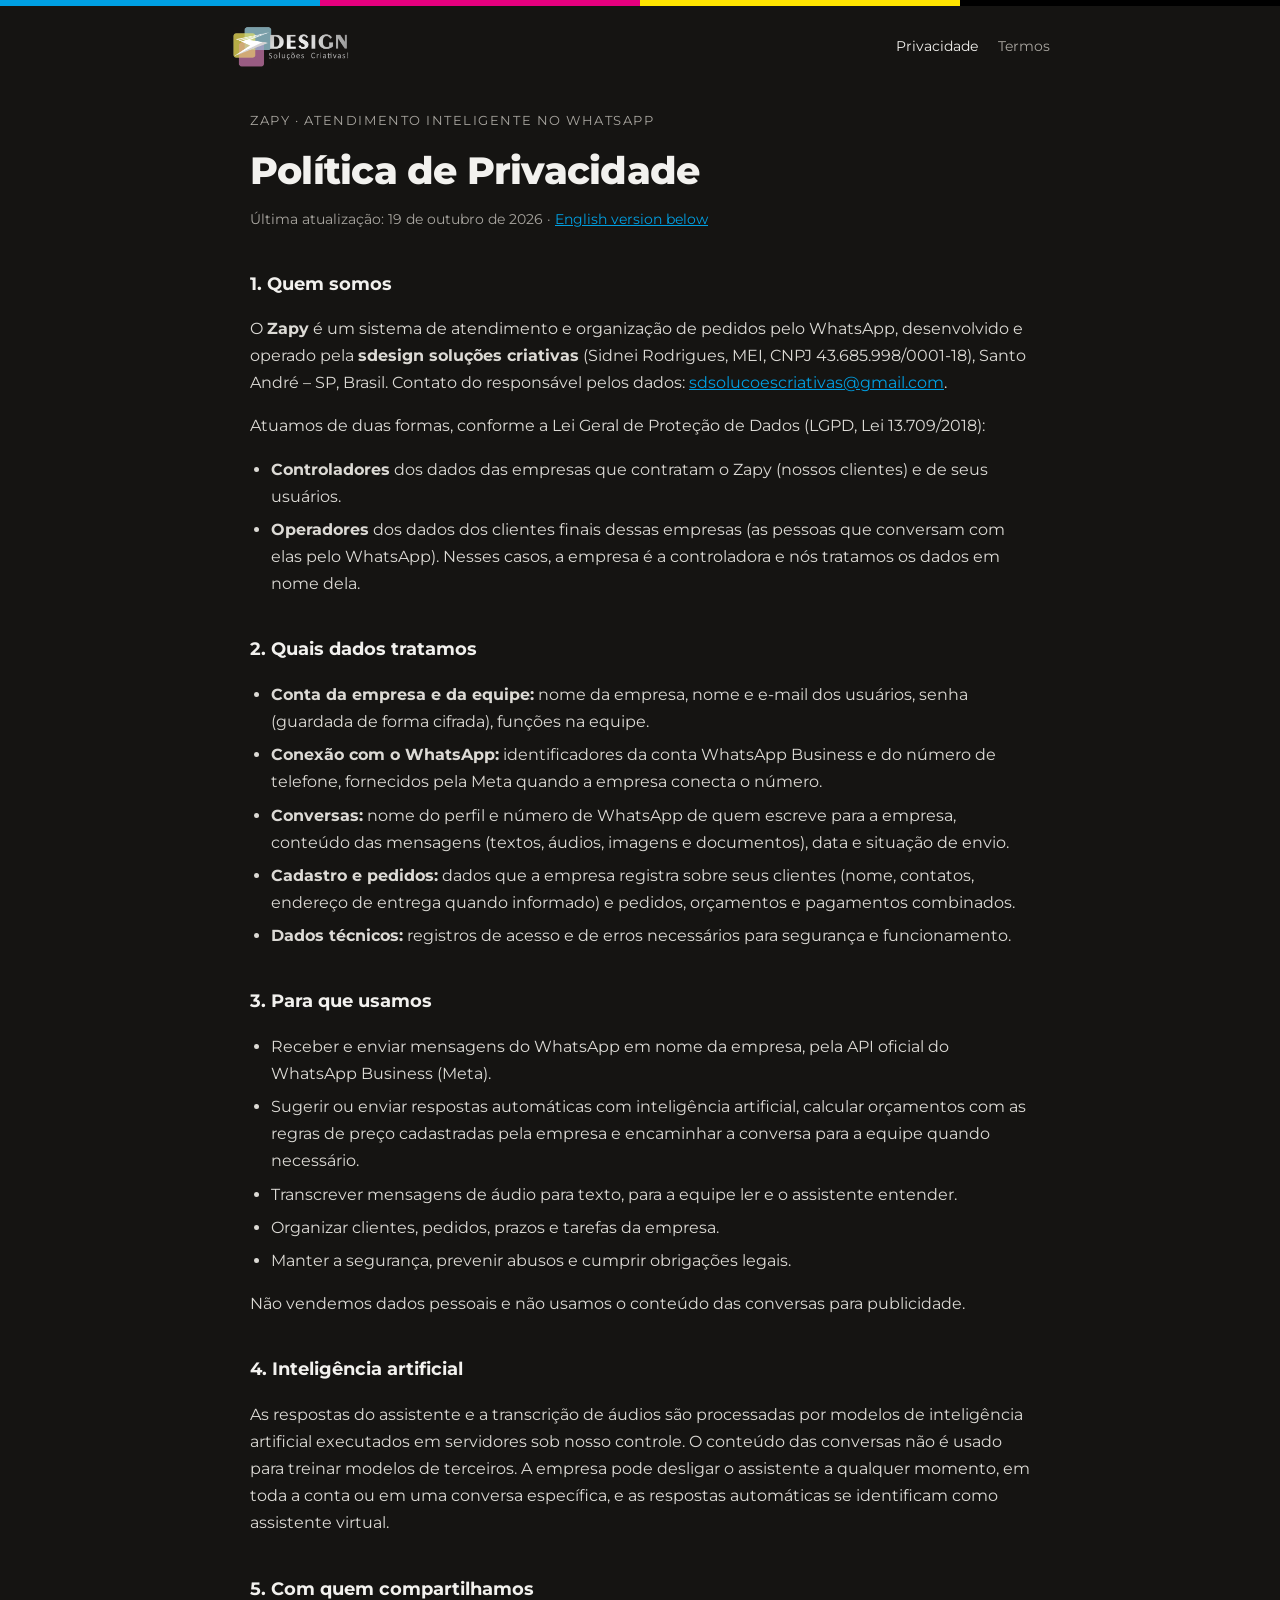
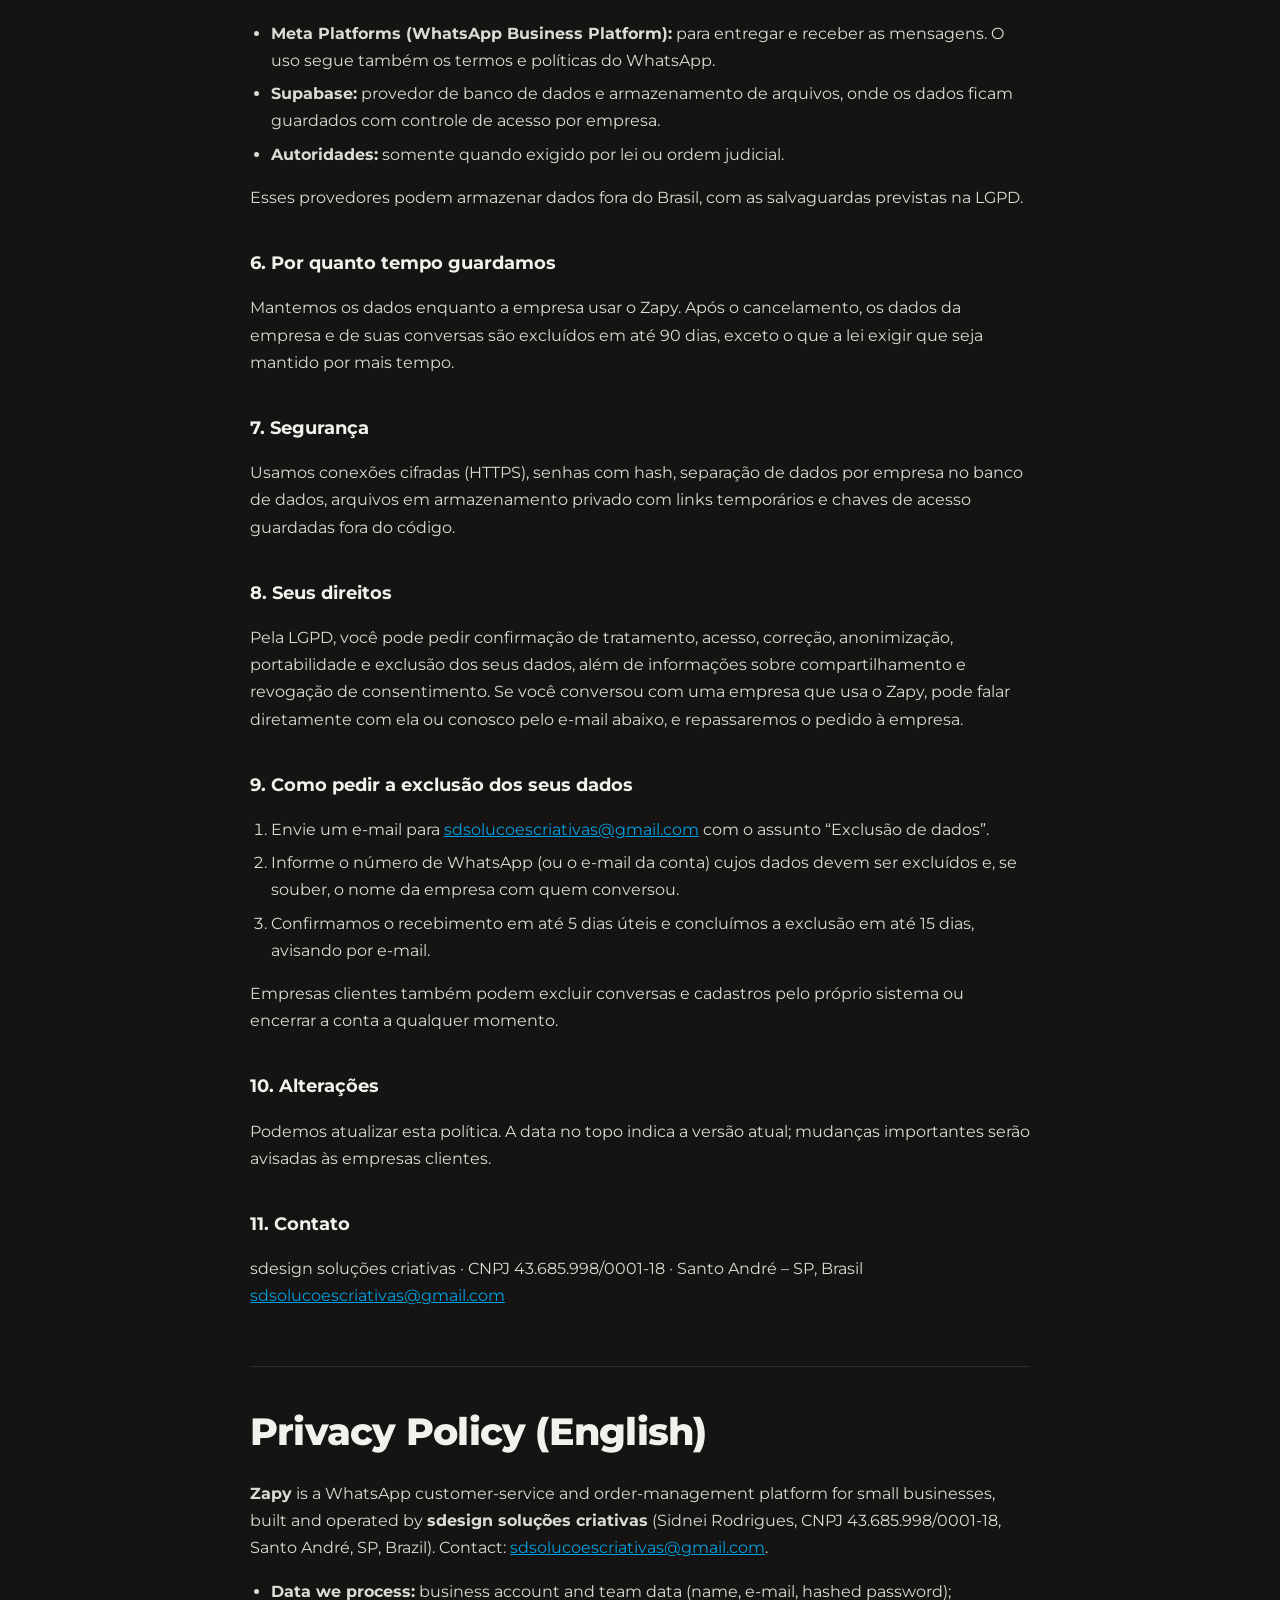
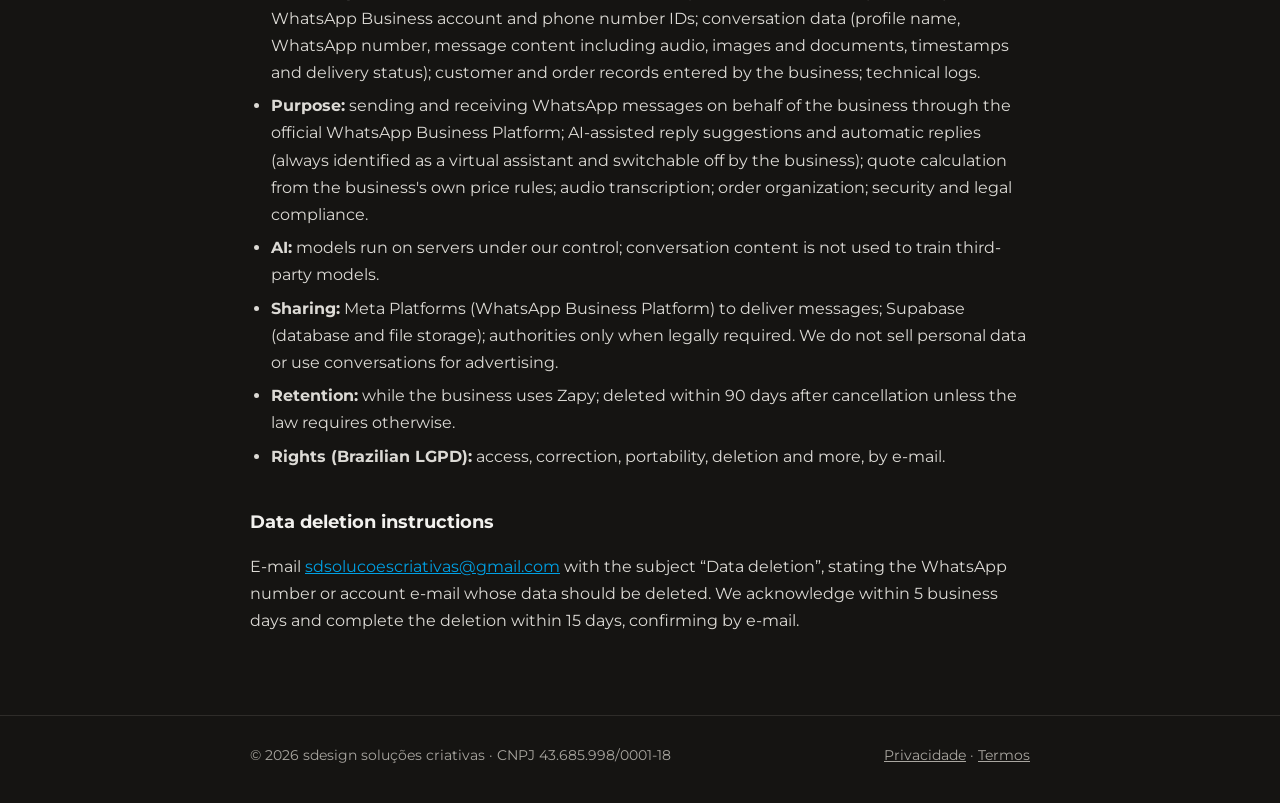
==== privacidade.html @ e92bf77d "Política de Privacidade e Termos de Uso do Zapy Co-Authored-By: Claude Opus 5.5 <noreply@anthropic.c" ====
<!doctype html>
<html lang="pt-BR">
<head>
  <meta charset="utf-8">
  <meta name="viewport" content="width=device-width, initial-scale=1">
  <title>Política de Privacidade · Zapy · sdesign soluções criativas</title>
  <meta name="description" content="Como o Zapy, da sdesign soluções criativas, coleta, usa e protege dados pessoais.">
  <meta name="theme-color" content="#151412">
  <link rel="icon" href="img/logo.png">
  <link rel="preconnect" href="https://fonts.googleapis.com">
  <link rel="preconnect" href="https://fonts.gstatic.com" crossorigin>
  <link href="https://fonts.googleapis.com/css2?family=Montserrat:wght@400;600;800&display=swap" rel="stylesheet">
  <link rel="stylesheet" href="documento.css">
</head>
<body>
  <div class="faixa-cmyk"><span></span><span></span><span></span><span></span></div>
  <header class="largura topo">
    <a href="./"><img src="img/logo.png" alt="sdesign soluções criativas"></a>
    <nav><a href="privacidade.html" aria-current="page">Privacidade</a><a href="termos.html">Termos</a></nav>
  </header>

  <main class="largura documento">
    <p class="rotulo">Zapy · atendimento inteligente no WhatsApp</p>
    <h1>Política de Privacidade</h1>
    <p class="data">Última atualização: 19 de outubro de 2026 · <a href="#english">English version below</a></p>

    <h2>1. Quem somos</h2>
    <p>O <strong>Zapy</strong> é um sistema de atendimento e organização de pedidos pelo WhatsApp, desenvolvido e operado pela
      <strong>sdesign soluções criativas</strong> (Sidnei Rodrigues, MEI, CNPJ 43.685.998/0001-18), Santo André – SP, Brasil.
      Contato do responsável pelos dados: <a href="mailto:sdsolucoescriativas@gmail.com">sdsolucoescriativas@gmail.com</a>.</p>
    <p>Atuamos de duas formas, conforme a Lei Geral de Proteção de Dados (LGPD, Lei 13.709/2018):</p>
    <ul>
      <li><strong>Controladores</strong> dos dados das empresas que contratam o Zapy (nossos clientes) e de seus usuários.</li>
      <li><strong>Operadores</strong> dos dados dos clientes finais dessas empresas (as pessoas que conversam com elas pelo WhatsApp). Nesses casos, a empresa é a controladora e nós tratamos os dados em nome dela.</li>
    </ul>

    <h2>2. Quais dados tratamos</h2>
    <ul>
      <li><strong>Conta da empresa e da equipe:</strong> nome da empresa, nome e e-mail dos usuários, senha (guardada de forma cifrada), funções na equipe.</li>
      <li><strong>Conexão com o WhatsApp:</strong> identificadores da conta WhatsApp Business e do número de telefone, fornecidos pela Meta quando a empresa conecta o número.</li>
      <li><strong>Conversas:</strong> nome do perfil e número de WhatsApp de quem escreve para a empresa, conteúdo das mensagens (textos, áudios, imagens e documentos), data e situação de envio.</li>
      <li><strong>Cadastro e pedidos:</strong> dados que a empresa registra sobre seus clientes (nome, contatos, endereço de entrega quando informado) e pedidos, orçamentos e pagamentos combinados.</li>
      <li><strong>Dados técnicos:</strong> registros de acesso e de erros necessários para segurança e funcionamento.</li>
    </ul>

    <h2>3. Para que usamos</h2>
    <ul>
      <li>Receber e enviar mensagens do WhatsApp em nome da empresa, pela API oficial do WhatsApp Business (Meta).</li>
      <li>Sugerir ou enviar respostas automáticas com inteligência artificial, calcular orçamentos com as regras de preço cadastradas pela empresa e encaminhar a conversa para a equipe quando necessário.</li>
      <li>Transcrever mensagens de áudio para texto, para a equipe ler e o assistente entender.</li>
      <li>Organizar clientes, pedidos, prazos e tarefas da empresa.</li>
      <li>Manter a segurança, prevenir abusos e cumprir obrigações legais.</li>
    </ul>
    <p>Não vendemos dados pessoais e não usamos o conteúdo das conversas para publicidade.</p>

    <h2>4. Inteligência artificial</h2>
    <p>As respostas do assistente e a transcrição de áudios são processadas por modelos de inteligência artificial executados em
      servidores sob nosso controle. O conteúdo das conversas não é usado para treinar modelos de terceiros. A empresa pode
      desligar o assistente a qualquer momento, em toda a conta ou em uma conversa específica, e as respostas automáticas se
      identificam como assistente virtual.</p>

    <h2>5. Com quem compartilhamos</h2>
    <ul>
      <li><strong>Meta Platforms (WhatsApp Business Platform):</strong> para entregar e receber as mensagens. O uso segue também os termos e políticas do WhatsApp.</li>
      <li><strong>Supabase:</strong> provedor de banco de dados e armazenamento de arquivos, onde os dados ficam guardados com controle de acesso por empresa.</li>
      <li><strong>Autoridades:</strong> somente quando exigido por lei ou ordem judicial.</li>
    </ul>
    <p>Esses provedores podem armazenar dados fora do Brasil, com as salvaguardas previstas na LGPD.</p>

    <h2>6. Por quanto tempo guardamos</h2>
    <p>Mantemos os dados enquanto a empresa usar o Zapy. Após o cancelamento, os dados da empresa e de suas conversas são
      excluídos em até 90 dias, exceto o que a lei exigir que seja mantido por mais tempo.</p>

    <h2>7. Segurança</h2>
    <p>Usamos conexões cifradas (HTTPS), senhas com hash, separação de dados por empresa no banco de dados, arquivos em
      armazenamento privado com links temporários e chaves de acesso guardadas fora do código.</p>

    <h2>8. Seus direitos</h2>
    <p>Pela LGPD, você pode pedir confirmação de tratamento, acesso, correção, anonimização, portabilidade e exclusão dos
      seus dados, além de informações sobre compartilhamento e revogação de consentimento. Se você conversou com uma empresa
      que usa o Zapy, pode falar diretamente com ela ou conosco pelo e-mail abaixo, e repassaremos o pedido à empresa.</p>

    <h2 id="exclusao">9. Como pedir a exclusão dos seus dados</h2>
    <ol>
      <li>Envie um e-mail para <a href="mailto:sdsolucoescriativas@gmail.com?subject=Exclus%C3%A3o%20de%20dados">sdsolucoescriativas@gmail.com</a> com o assunto “Exclusão de dados”.</li>
      <li>Informe o número de WhatsApp (ou o e-mail da conta) cujos dados devem ser excluídos e, se souber, o nome da empresa com quem conversou.</li>
      <li>Confirmamos o recebimento em até 5 dias úteis e concluímos a exclusão em até 15 dias, avisando por e-mail.</li>
    </ol>
    <p>Empresas clientes também podem excluir conversas e cadastros pelo próprio sistema ou encerrar a conta a qualquer momento.</p>

    <h2>10. Alterações</h2>
    <p>Podemos atualizar esta política. A data no topo indica a versão atual; mudanças importantes serão avisadas às empresas clientes.</p>

    <h2>11. Contato</h2>
    <p>sdesign soluções criativas · CNPJ 43.685.998/0001-18 · Santo André – SP, Brasil<br>
      <a href="mailto:sdsolucoescriativas@gmail.com">sdsolucoescriativas@gmail.com</a></p>

    <hr id="english">

    <h1>Privacy Policy (English)</h1>
    <p><strong>Zapy</strong> is a WhatsApp customer-service and order-management platform for small businesses, built and operated by
      <strong>sdesign soluções criativas</strong> (Sidnei Rodrigues, CNPJ 43.685.998/0001-18, Santo André, SP, Brazil). Contact:
      <a href="mailto:sdsolucoescriativas@gmail.com">sdsolucoescriativas@gmail.com</a>.</p>
    <ul>
      <li><strong>Data we process:</strong> business account and team data (name, e-mail, hashed password); WhatsApp Business account and phone number IDs; conversation data (profile name, WhatsApp number, message content including audio, images and documents, timestamps and delivery status); customer and order records entered by the business; technical logs.</li>
      <li><strong>Purpose:</strong> sending and receiving WhatsApp messages on behalf of the business through the official WhatsApp Business Platform; AI-assisted reply suggestions and automatic replies (always identified as a virtual assistant and switchable off by the business); quote calculation from the business's own price rules; audio transcription; order organization; security and legal compliance.</li>
      <li><strong>AI:</strong> models run on servers under our control; conversation content is not used to train third-party models.</li>
      <li><strong>Sharing:</strong> Meta Platforms (WhatsApp Business Platform) to deliver messages; Supabase (database and file storage); authorities only when legally required. We do not sell personal data or use conversations for advertising.</li>
      <li><strong>Retention:</strong> while the business uses Zapy; deleted within 90 days after cancellation unless the law requires otherwise.</li>
      <li><strong>Rights (Brazilian LGPD):</strong> access, correction, portability, deletion and more, by e-mail.</li>
    </ul>
    <h2>Data deletion instructions</h2>
    <p>E-mail <a href="mailto:sdsolucoescriativas@gmail.com?subject=Data%20deletion">sdsolucoescriativas@gmail.com</a> with the subject
      “Data deletion”, stating the WhatsApp number or account e-mail whose data should be deleted. We acknowledge within 5 business
      days and complete the deletion within 15 days, confirming by e-mail.</p>
  </main>

  <footer>
    <div class="largura">
      <span>© 2026 sdesign soluções criativas · CNPJ 43.685.998/0001-18</span>
      <span><a href="privacidade.html">Privacidade</a> · <a href="termos.html">Termos</a></span>
    </div>
  </footer>
</body>
</html>
---- documento.css ----
/* Páginas de texto (privacidade, termos) com a mesma identidade do site. */
:root {
  --fundo: #151412;
  --linha: #2e2c29;
  --texto: #f2f1ee;
  --suave: #a9a6a0;
  --ciano: #00a0e3;
  --magenta: #e5007e;
  --amarelo: #ffe500;
}
* { box-sizing: border-box; }
body {
  margin: 0;
  background: var(--fundo);
  color: var(--texto);
  font-family: "Montserrat", system-ui, -apple-system, "Segoe UI", sans-serif;
  line-height: 1.7;
}
a { color: var(--ciano); }
.faixa-cmyk { display: flex; height: 6px; }
.faixa-cmyk span { flex: 1; }
.faixa-cmyk span:nth-child(1) { background: var(--ciano); }
.faixa-cmyk span:nth-child(2) { background: var(--magenta); }
.faixa-cmyk span:nth-child(3) { background: var(--amarelo); }
.faixa-cmyk span:nth-child(4) { background: #000; }
.largura { max-width: 820px; margin: 0 auto; padding: 0 20px; }

.topo { display: flex; align-items: center; justify-content: space-between; gap: 16px; padding: 18px 0; }
.topo img { height: 44px; width: auto; display: block; }
.topo nav { display: flex; gap: 20px; font-size: 0.9rem; }
.topo nav a { text-decoration: none; color: var(--suave); }
.topo nav a:hover, .topo nav a[aria-current] { color: var(--texto); }

.documento { padding: 24px 20px 64px; }
.documento .rotulo { color: var(--suave); font-size: 0.8rem; letter-spacing: 0.12em; text-transform: uppercase; margin: 0; }
.documento h1 { font-size: clamp(1.8rem, 4vw, 2.4rem); font-weight: 800; letter-spacing: -0.02em; margin: 6px 0 4px; }
.documento .data { color: var(--suave); font-size: 0.9rem; margin-top: 0; }
.documento h2 { font-size: 1.15rem; margin: 36px 0 8px; }
.documento p, .documento li { color: #dcdad5; }
.documento ul, .documento ol { padding-left: 1.3rem; }
.documento li { margin: 6px 0; }
.documento hr { border: 0; height: 1px; background: var(--linha); margin: 56px 0 32px; }

footer { border-top: 1px solid var(--linha); padding: 28px 0 36px; color: var(--suave); font-size: 0.85rem; }
footer .largura { display: flex; flex-wrap: wrap; justify-content: space-between; gap: 8px; }
footer a { color: var(--suave); }
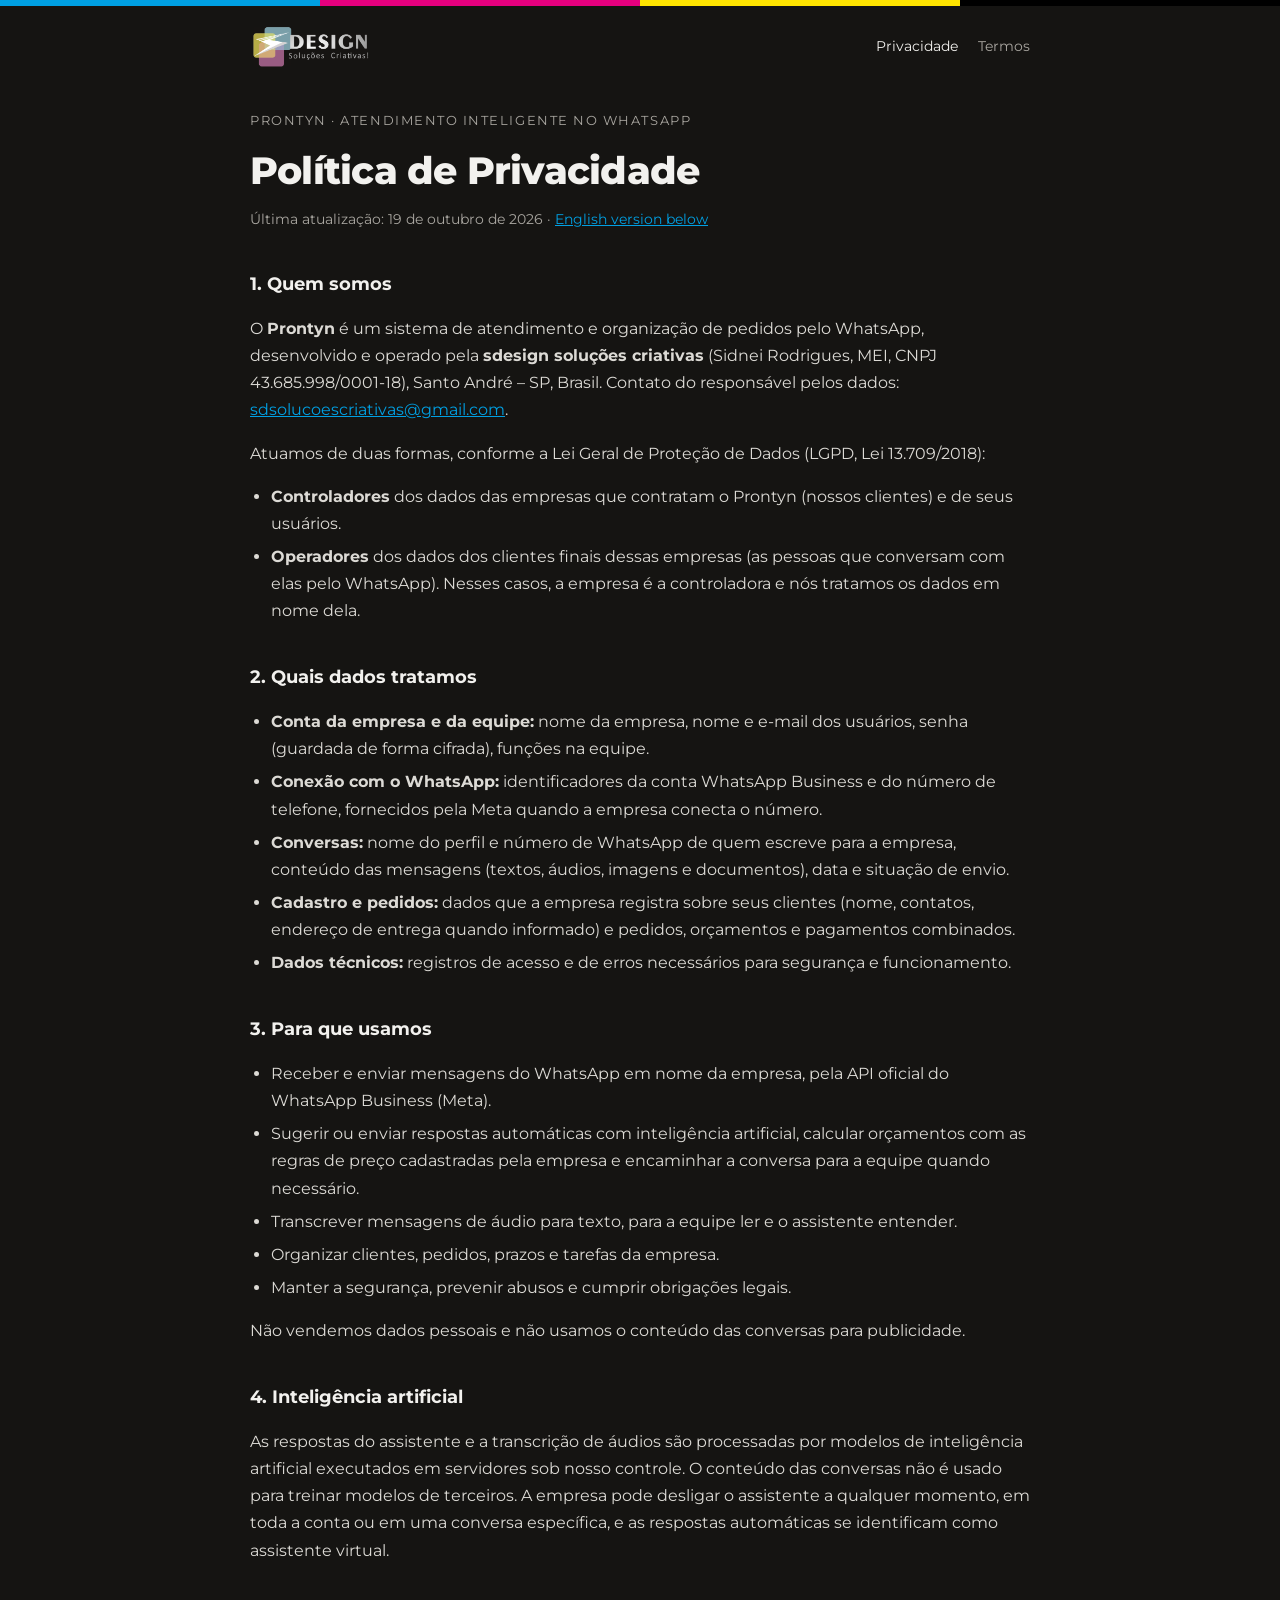
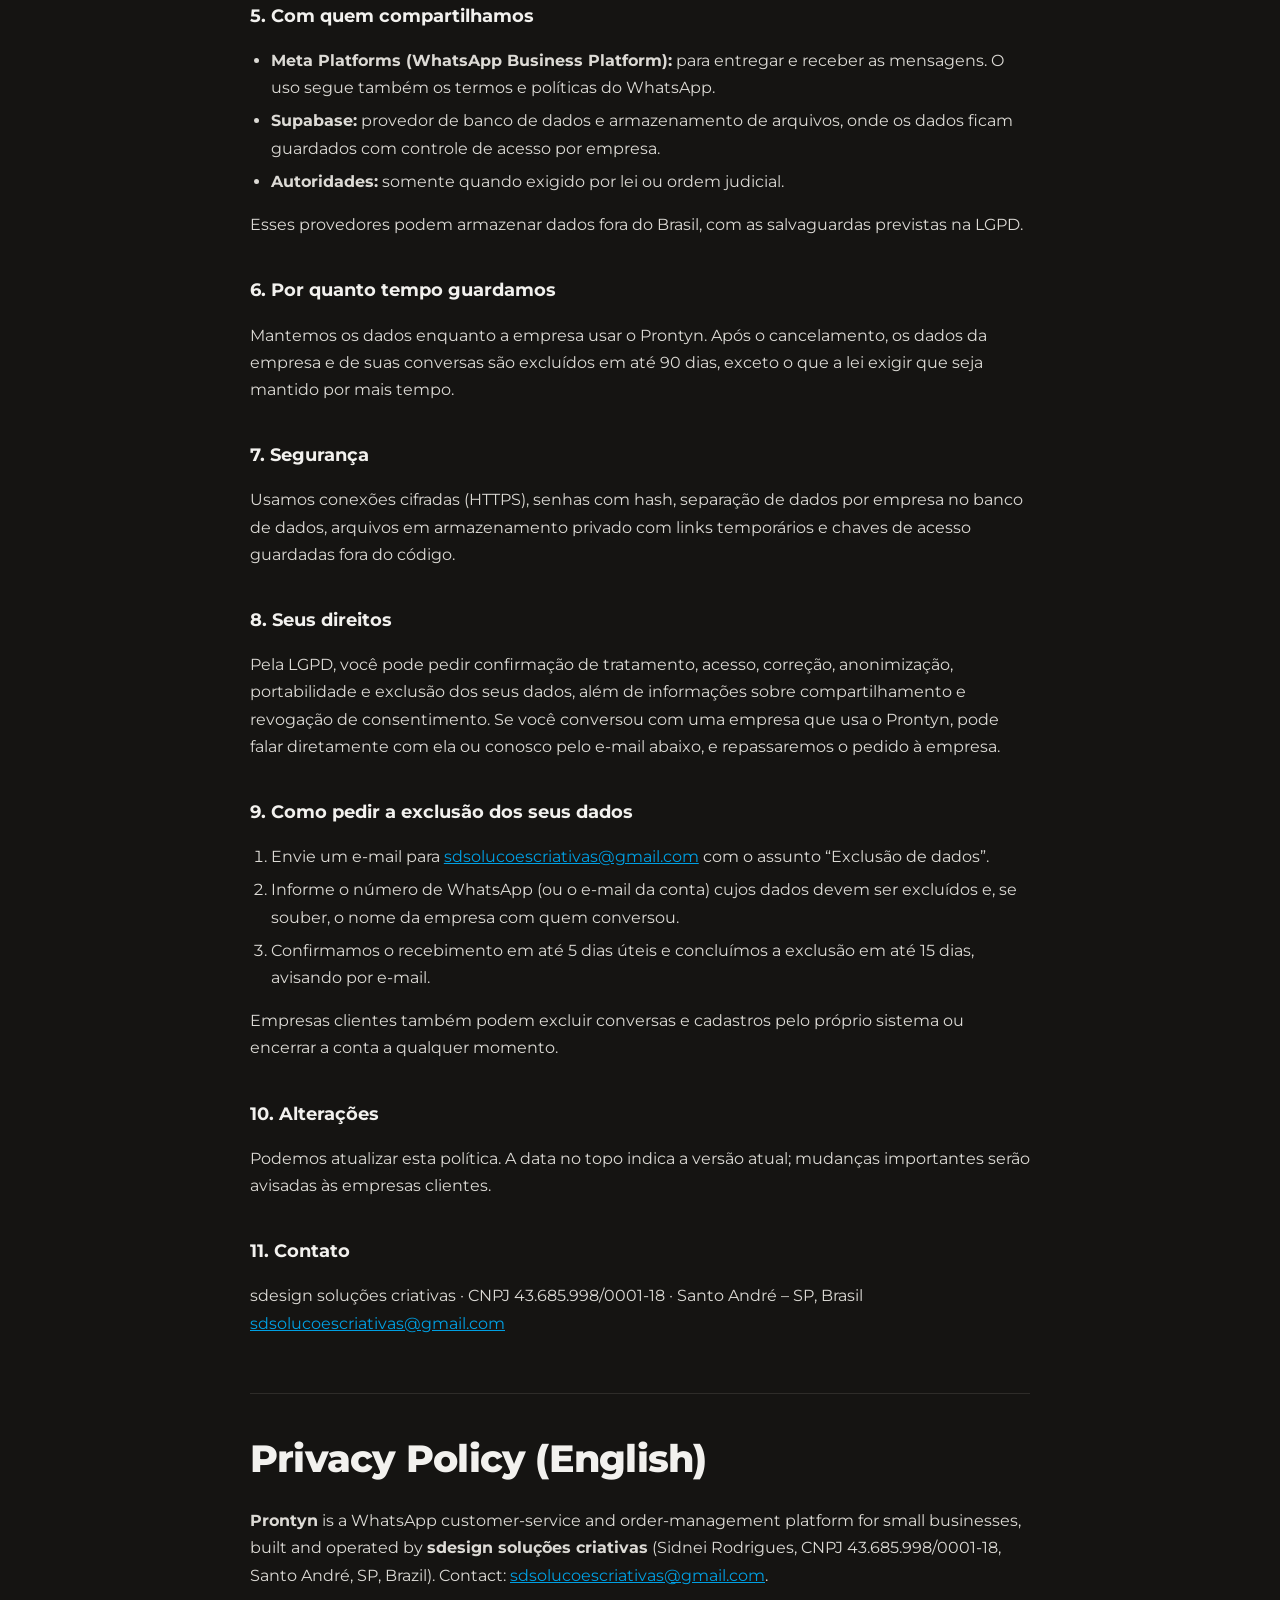
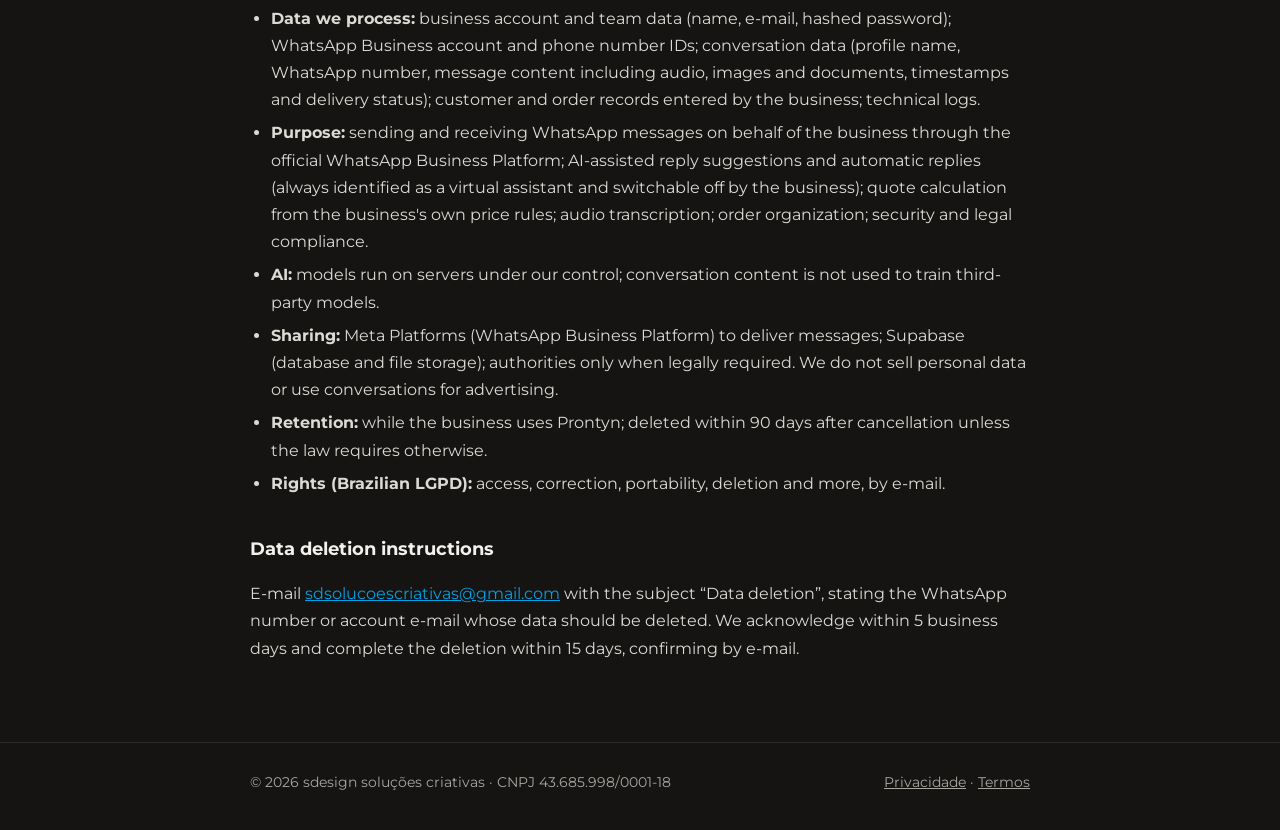
==== commit 58773150: "Páginas legais com o nome Prontyn Co-Authored-By: Claude Opus 5.5 <noreply@anthropic.com>" ====
--- a/privacidade.html
+++ b/privacidade.html
@@ -3,8 +3,8 @@
 <head>
   <meta charset="utf-8">
   <meta name="viewport" content="width=device-width, initial-scale=1">
-  <title>Política de Privacidade · Zapy · sdesign soluções criativas</title>
-  <meta name="description" content="Como o Zapy, da sdesign soluções criativas, coleta, usa e protege dados pessoais.">
+  <title>Política de Privacidade · Prontyn · sdesign soluções criativas</title>
+  <meta name="description" content="Como o Prontyn, da sdesign soluções criativas, coleta, usa e protege dados pessoais.">
   <meta name="theme-color" content="#151412">
   <link rel="icon" href="img/logo.png">
   <link rel="preconnect" href="https://fonts.googleapis.com">
@@ -20,17 +20,17 @@
   </header>
 
   <main class="largura documento">
-    <p class="rotulo">Zapy · atendimento inteligente no WhatsApp</p>
+    <p class="rotulo">Prontyn · atendimento inteligente no WhatsApp</p>
     <h1>Política de Privacidade</h1>
     <p class="data">Última atualização: 19 de outubro de 2026 · <a href="#english">English version below</a></p>
 
     <h2>1. Quem somos</h2>
-    <p>O <strong>Zapy</strong> é um sistema de atendimento e organização de pedidos pelo WhatsApp, desenvolvido e operado pela
+    <p>O <strong>Prontyn</strong> é um sistema de atendimento e organização de pedidos pelo WhatsApp, desenvolvido e operado pela
       <strong>sdesign soluções criativas</strong> (Sidnei Rodrigues, MEI, CNPJ 43.685.998/0001-18), Santo André – SP, Brasil.
       Contato do responsável pelos dados: <a href="mailto:sdsolucoescriativas@gmail.com">sdsolucoescriativas@gmail.com</a>.</p>
     <p>Atuamos de duas formas, conforme a Lei Geral de Proteção de Dados (LGPD, Lei 13.709/2018):</p>
     <ul>
-      <li><strong>Controladores</strong> dos dados das empresas que contratam o Zapy (nossos clientes) e de seus usuários.</li>
+      <li><strong>Controladores</strong> dos dados das empresas que contratam o Prontyn (nossos clientes) e de seus usuários.</li>
       <li><strong>Operadores</strong> dos dados dos clientes finais dessas empresas (as pessoas que conversam com elas pelo WhatsApp). Nesses casos, a empresa é a controladora e nós tratamos os dados em nome dela.</li>
     </ul>
 
@@ -68,7 +68,7 @@
     <p>Esses provedores podem armazenar dados fora do Brasil, com as salvaguardas previstas na LGPD.</p>
 
     <h2>6. Por quanto tempo guardamos</h2>
-    <p>Mantemos os dados enquanto a empresa usar o Zapy. Após o cancelamento, os dados da empresa e de suas conversas são
+    <p>Mantemos os dados enquanto a empresa usar o Prontyn. Após o cancelamento, os dados da empresa e de suas conversas são
       excluídos em até 90 dias, exceto o que a lei exigir que seja mantido por mais tempo.</p>
 
     <h2>7. Segurança</h2>
@@ -78,7 +78,7 @@
     <h2>8. Seus direitos</h2>
     <p>Pela LGPD, você pode pedir confirmação de tratamento, acesso, correção, anonimização, portabilidade e exclusão dos
       seus dados, além de informações sobre compartilhamento e revogação de consentimento. Se você conversou com uma empresa
-      que usa o Zapy, pode falar diretamente com ela ou conosco pelo e-mail abaixo, e repassaremos o pedido à empresa.</p>
+      que usa o Prontyn, pode falar diretamente com ela ou conosco pelo e-mail abaixo, e repassaremos o pedido à empresa.</p>
 
     <h2 id="exclusao">9. Como pedir a exclusão dos seus dados</h2>
     <ol>
@@ -98,7 +98,7 @@
     <hr id="english">
 
     <h1>Privacy Policy (English)</h1>
-    <p><strong>Zapy</strong> is a WhatsApp customer-service and order-management platform for small businesses, built and operated by
+    <p><strong>Prontyn</strong> is a WhatsApp customer-service and order-management platform for small businesses, built and operated by
       <strong>sdesign soluções criativas</strong> (Sidnei Rodrigues, CNPJ 43.685.998/0001-18, Santo André, SP, Brazil). Contact:
       <a href="mailto:sdsolucoescriativas@gmail.com">sdsolucoescriativas@gmail.com</a>.</p>
     <ul>
@@ -106,7 +106,7 @@
       <li><strong>Purpose:</strong> sending and receiving WhatsApp messages on behalf of the business through the official WhatsApp Business Platform; AI-assisted reply suggestions and automatic replies (always identified as a virtual assistant and switchable off by the business); quote calculation from the business's own price rules; audio transcription; order organization; security and legal compliance.</li>
       <li><strong>AI:</strong> models run on servers under our control; conversation content is not used to train third-party models.</li>
       <li><strong>Sharing:</strong> Meta Platforms (WhatsApp Business Platform) to deliver messages; Supabase (database and file storage); authorities only when legally required. We do not sell personal data or use conversations for advertising.</li>
-      <li><strong>Retention:</strong> while the business uses Zapy; deleted within 90 days after cancellation unless the law requires otherwise.</li>
+      <li><strong>Retention:</strong> while the business uses Prontyn; deleted within 90 days after cancellation unless the law requires otherwise.</li>
       <li><strong>Rights (Brazilian LGPD):</strong> access, correction, portability, deletion and more, by e-mail.</li>
     </ul>
     <h2>Data deletion instructions</h2>
--- a/documento.css
+++ b/documento.css
@@ -25,7 +25,7 @@
 .faixa-cmyk span:nth-child(4) { background: #000; }
 .largura { max-width: 820px; margin: 0 auto; padding: 0 20px; }
 
-.topo { display: flex; align-items: center; justify-content: space-between; gap: 16px; padding: 18px 0; }
+.topo { display: flex; flex-wrap: wrap; align-items: center; justify-content: space-between; gap: 12px 16px; padding: 18px 20px; }
 .topo img { height: 44px; width: auto; display: block; }
 .topo nav { display: flex; gap: 20px; font-size: 0.9rem; }
 .topo nav a { text-decoration: none; color: var(--suave); }
